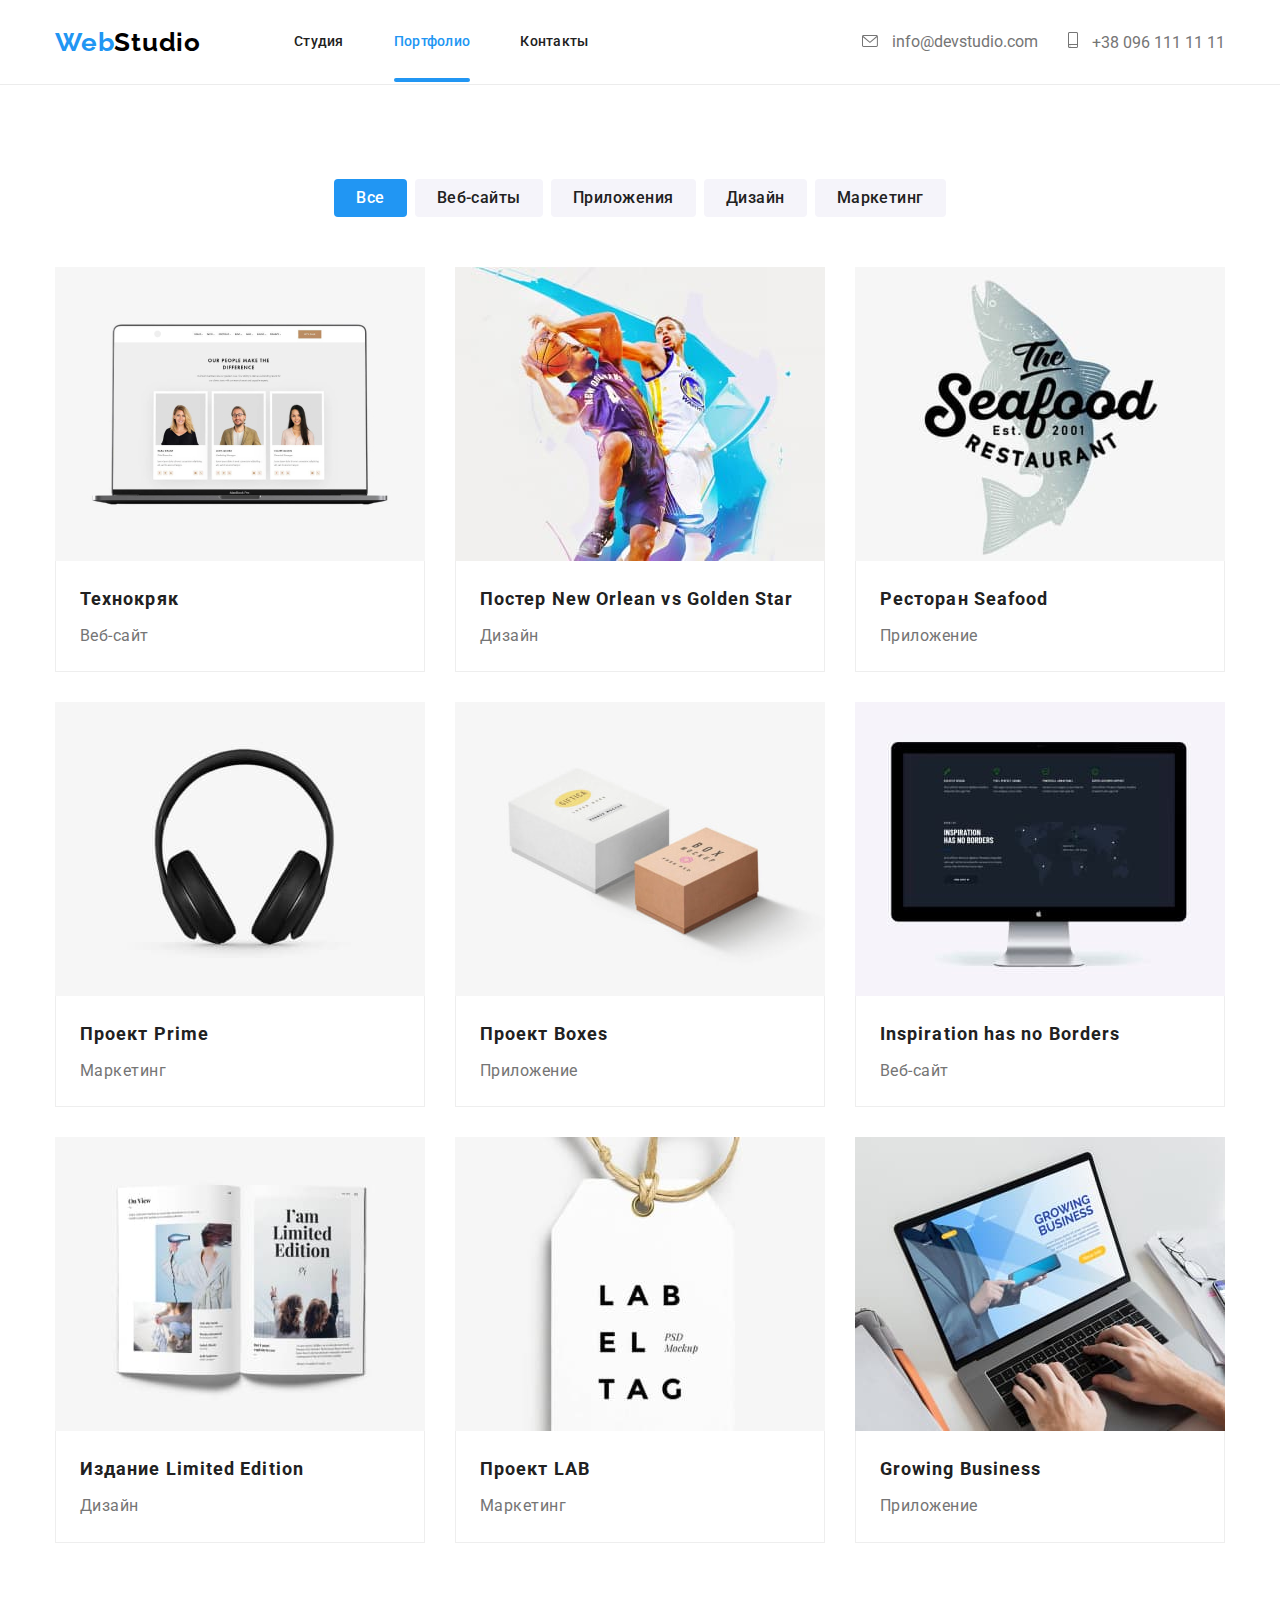
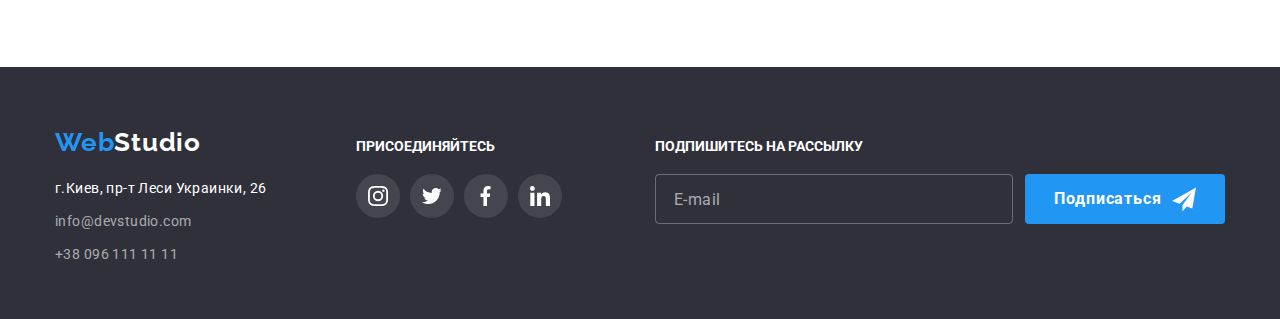
==== portfolio.html @ d9062cf1 "розмітка і оформлення форм" ====
<!DOCTYPE html>
<html lang="ru">

<head>
    <meta charset="UTF-8">
    <meta http-equiv="X-UA-Compatible" content="IE=edge">
    <meta name="viewport" content="width=device-width, initial-scale=1.0">
    <title>Document</title>
    <link rel="preconnect" href="https://fonts.googleapis.com">
    <link rel="preconnect" href="https://fonts.gstatic.com" crossorigin>
    <link
        href="https://fonts.googleapis.com/css2?family=Raleway:wght@700&family=Roboto:wght@400;500;700;900&display=swap"
        rel="stylesheet">
    <link rel="stylesheet" href="index.html">
    <link href="https://cdnjs.cloudflare.com/ajax/libs/modern-normalize/1.1.0/modern-normalize.min.css"
        rel="stylesheet">
    <link rel="stylesheet" href="css/style.css">
</head>

<body>
    <!--Logo-->
    <header class="header">
        <div class="container main-nav">
            <a href="" class="logo" lang="en"><span class="accent">Web</span>Studio</a>
            <nav class="navigation">
                <ul class="navigation-items list">
                    <li class="navigation-item"><a class="navigation-link link" href="index.html">Студия</a></li>
                    <li class="navigation-item"><a class="navigation-link link current"
                            href="portfolio.html">Портфолио</a></li>
                    <li class="navigation-item"><a class="navigation-link link" href="#contacts">Контакты</a></li>
                </ul>
            </nav>
            <ul class="header-contacts list">
                <li class="header-contact-item">
                    <a class="header-contact-link link" href="mailto:info@devstudio.com">
                        <svg class="header-contact-icon" width="16" height="12">
                            <use href="./images/icons.svg#envelope"></use>
                        </svg>
                        info@devstudio.com
                    </a>
                </li>
                <li class="header-contact-item">
                    <a class="header-contact-link link" href="tel:+380961111111">
                        <svg class="header-contact-icon" width="10" height="16">
                            <use href="./images/icons.svg#smartphone"></use>
                        </svg>
                        +38 096 111 11 11
                    </a>
                </li>
            </ul>
        </div>
    </header>
    <main class="main-portfolio">
        <!--Portfolio page-->
        <section class="section portfolio">
            <div class="container">
                <h1 class="portfolio-title" lang="en">Portfolio</h1>
                <ul class="filters list">
                    <li class="portfolio-button-item"><button type="button" class="portfolio-button active">Все</button>
                    </li>
                    <li class="portfolio-button-item"><button type="button" class="portfolio-button">Веб-сайты</button>
                    </li>
                    <li class="portfolio-button-item"><button type="button" class="portfolio-button">Приложения</button>
                    </li>
                    <li class="portfolio-button-item"><button type="button" class="portfolio-button">Дизайн</button>
                    </li>
                    <li class="portfolio-button-item"><button type="button" class="portfolio-button">Маркетинг</button>
                    </li>
                </ul>
                <ul class="project-items list">
                    <li class="project-item">
                        <a href="" class="project-item-link link">
                            <div class="project-description-cover">
                                <img src="./images/Portfolio/technocrak.jpg" alt="Специалисты на мониторе" width="370"
                                    height="297">
                                <p class="description-text-cover">Ресурс предлагает комплексные предложения с разным
                                    уровнем функционала и сервисов. Все это позволит посетителю получить
                                    исчерпывающие сведения о компании или частном лице.</p>
                            </div>
                            <div class="project-description">
                                <h2 class="project-title">Технокряк</h2>
                                <p class="project-text">Веб-сайт</p>
                            </div>
                        </a>
                    </li>
                    <li class="project-item">
                        <a href="" class="project-item-link link">
                            <div class="project-description-cover">
                                <img src="./images/Portfolio/poster.jpg" alt="Спортсмены на постере" width="370"
                                    height="297">
                                <p class="description-text-cover">Ресурс предлагает комплексные предложения с разным
                                    уровнем функционала и сервисов. Все это позволит посетителю получить
                                    исчерпывающие сведения о компании или частном лице.</p>
                            </div>
                            <div class="project-description">
                                <h2 class="project-title">Постер New Orlean vs Golden Star</h2>
                                <p class="project-text">Дизайн</p>
                            </div>
                        </a>
                    </li>
                    <li class="project-item">
                        <a href="" class="project-item-link link">
                            <div class="project-description-cover">
                                <img src="./images/Portfolio/restaurant.jpg" alt="Логотип Seafood" width="370"
                                    height="297">
                                <p class="description-text-cover">Ресурс предлагает комплексные предложения с разным
                                    уровнем функционала и сервисов. Все это позволит посетителю получить
                                    исчерпывающие сведения о компании или частном лице.</p>
                            </div>
                            <div class="project-description">
                                <h2 class="project-title">Ресторан Seafood</h2>
                                <p class="project-text">Приложение</p>
                            </div>
                        </a>
                    </li>
                    <li class="project-item">
                        <a href="" class="project-item-link link">
                            <div class="project-description-cover">
                                <img src="./images/Portfolio/project-prime.jpg" alt="Наушники" width="370" height="297">
                                <p class="description-text-cover">Ресурс предлагает комплексные предложения с разным
                                    уровнем функционала и сервисов. Все это позволит посетителю получить
                                    исчерпывающие сведения о компании или частном лице.</p>
                            </div>
                            <div class="project-description">
                                <h2 class="project-title">Проект Prime</h2>
                                <p class="project-text">Маркетинг</p>
                            </div>
                        </a>
                    </li>
                    <li class="project-item">
                        <a href="" class="project-item-link link">
                            <div class="project-description-cover">
                                <img src="./images/Portfolio/project-boxes.jpg" alt="Картонные коробки" width="370"
                                    height="297">
                                <p class="description-text-cover">Ресурс предлагает комплексные предложения с разным
                                    уровнем функционала и сервисов. Все это позволит посетителю получить
                                    исчерпывающие сведения о компании или частном лице.</p>
                            </div>
                            <div class="project-description">
                                <h2 class="project-title">Проект Boxes</h2>
                                <p class="project-text">Приложение</p>
                            </div>
                        </a>
                    </li>
                    <li class="project-item">
                        <a href="" class="project-item-link link">
                            <div class="project-description-cover">
                                <img src="./images/Portfolio/inspiration.jpg" alt="Веб-сайт на мониторе" width="370"
                                    height="297">
                                <p class="description-text-cover">Ресурс предлагает комплексные предложения с разным
                                    уровнем функционала и сервисов. Все это позволит посетителю получить
                                    исчерпывающие сведения о компании или частном лице.</p>
                            </div>
                            <div class="project-description">
                                <h2 class="project-title" lang="en">Inspiration has no Borders</h2>
                                <p class="project-text">Веб-сайт</p>
                            </div>
                        </a>
                    </li>
                    <li class="project-item">
                        <a href="" class="project-item-link link">
                            <div class="project-description-cover">
                                <img src="./images/Portfolio/edition.jpg" alt="Открытая книга" width="370" height="297">
                                <p class="description-text-cover">Ресурс предлагает комплексные предложения с разным
                                    уровнем функционала и сервисов. Все это позволит посетителю получить
                                    исчерпывающие сведения о компании или частном лице.</p>
                            </div>
                            <div class="project-description">
                                <h2 class="project-title">Издание Limited Edition</h2>
                                <p class="project-text">Дизайн</p>
                            </div>
                        </a>
                    </li>
                    <li class="project-item">
                        <a href="" class="project-item-link link">
                            <div class="project-description-cover">
                                <img src="./images/Portfolio/project-lab.jpg" alt="Бирка" width="370" height="297">
                                <p class="description-text-cover">Ресурс предлагает комплексные предложения с разным
                                    уровнем функционала и сервисов. Все это позволит посетителю получить
                                    исчерпывающие сведения о компании или частном лице.</p>
                            </div>
                            <div class="project-description">
                                <h2 class="project-title">Проект LAB</h2>
                                <p class="project-text">Маркетинг</p>
                            </div>
                        </a>
                    </li>
                    <li class="project-item">
                        <a href="" class="project-item-link link">
                            <div class="project-description-cover">
                                <img src="./images/Portfolio/business.jpg" alt="бизнес приложение на ноутбуке"
                                    width="370" height="297">
                                <p class="description-text-cover">Ресурс предлагает комплексные предложения с разным
                                    уровнем функционала и сервисов. Все это позволит посетителю получить
                                    исчерпывающие сведения о компании или частном лице.</p>
                            </div>
                            <div class="project-description">
                                <h2 class="project-title" lang="en">Growing Business</h2>
                                <p class="project-text">Приложение</p>
                            </div>
                        </a>
                    </li>
                </ul>
            </div>
        </section>
    </main>
    <!--Footer-->
    <footer id="contacts" class="contacts">
        <div class="container">
            <ul class="footer-contact-list list">
                <li class="footer-contact-item">
                    <a href="" class="logo" lang="en"><span class="accent">Web</span>Studio</a>
                    <address class="address">
                        <a href="" class="address-link map">г.Киев, пр-т Леси Украинки, 26</a>
                        <a href="mailto:info@devstudio.com" class="address-link">info@devstudio.com</a>
                        <a href="tel:+380961111111" class="address-link">+38 096 111 11 11</a>
                    </address>
                </li>
                <li class="footer-contact-item">
                    <h3 class="social-title">Присоединяйтесь</h3>
                    <ul class="social-list list">
                        <li class="social-item"><a href="" target="_blank" rel="noreferrer noopener"
                                class="footer-icon-link link">
                                <svg class="footer-social-icon" width="20px" height="20px">
                                    <use href="./images/icons.svg#instagram"></use>
                                </svg></a>
                        </li>
                        <li class="social-item"><a href="" target="_blank" rel="noreferrer noopener"
                                class="footer-icon-link link">
                                <svg class="footer-social-icon" width="20px" height="20px">
                                    <use href="./images/icons.svg#twitter"></use>
                                </svg></a>
                        </li>
                        <li class="social-item"><a href="" target="_blank" rel="noreferrer noopener"
                                class="footer-icon-link link">
                                <svg class="footer-social-icon" width="20px" height="20px">
                                    <use href="./images/icons.svg#facebook"></use>
                                </svg></a>
                        </li>
                        <li class="social-item"><a href="" target="_blank" rel="noreferrer noopener"
                                class="footer-icon-link link">
                                <svg class="footer-social-icon" width="20px" height="20px">
                                    <use href="./images/icons.svg#linkedin"></use>
                                </svg></a>
                        </li>
                    </ul>
                </li>
                <li class="footer-contact-item">
                    <div class="footer-subscription">
                        <h3 class="social-title">Подпишитесь на рассылку</h3>
                        <div class="footer-subscription-blank">
                            <form class="footer-form">
                                <input type="email" class="input-footer" placeholder="E-mail">
                            </form>
                            <button type="submit" class="footer-button-submit">Подписаться
                                <svg class="icon-footer-submit" width="24" height="24">
                                    <use href="./images/icons.svg#send"></use>
                                </svg>
                            </button>
                        </div>
                    </div>
                </li>
            </ul>
        </div>
    </footer>
</body>

</html>
---- css/style.css ----
:root {
  --primery-text-color: #757575;
  --secondary-text-color: #ffffff;
  --primery-bg-color: #ffffff;
  --accent-color: #2196f3;
  --primery-btn-color: #F5F4FA;
  --accent-btn-color: #2196f3;
  --text-color: #212121;
  --tr-duration: 250ms;
  --tr-timing-function: cubic-bezier(0.4, 0, 0.2, 1);
  }
body {
  background-color: var(--primery-bg-color);
  color: var(--primery-text-color);
  font-family: "Roboto", sans-serif;
}
.container {
  width: 1200px;
  padding-left: 15px;
  padding-right: 15px;
  margin: 0 auto;
}
/* Logo */
.logo {
  font-family: "Raleway", sans-serif;
  font-weight: 700;
  font-size: 26px;
  line-height: 1.19;
  color: #000000;
  letter-spacing: 0.03em;
  text-decoration: none;
}
.accent {
  color: var(--accent-color);
}
.list {
  padding: 0;
  margin: 0;
  list-style: none;
}
.link {
  display: block;
  padding: 0;
  text-decoration: none;
  color: var(--primery-text-color);
}
/* Navigation */
nav.navigation {
  margin-left: 93px;
}
.navigation-link, 
.header-contact-link {
  padding-top: 32px;
  padding-bottom: 32px;  
}
.navigation-link {
  position: relative;
}
.current::after {
  content: '';
  position: absolute;
  display: block;
  width: 100%;
  height: 4px;
  left: 0;
  bottom: 0;
  border-radius: 2px;
  background-color: var(--accent-color);
}
.navigation-item:not(:last-child) {
  margin-right: 50px;
}
.main-nav {
  display: flex;
  align-items: center;
}
.navigation-items .link {
  color: var(--text-color);
}
header.header {
  border-bottom: 1px solid #ECECEC;
}
.header-contacts {
  margin-left: auto;
}
.navigation-link,
.header-contacts-link {
  font-weight: 500;
  font-size: 14px;
  line-height: 1.14;
  letter-spacing: 0.02em;
}
.header-contact-item:not(:last-child) {
  margin-right: 30px;
}
.header-contact-icon {
  margin-right: 10px;
  fill: currentColor;
}
.navigation-link,
.header-contact-link {
  transition: color var(--tr-duration) var(--tr-timing-function);
}
.navigation-link:hover,
.navigation-link:focus,
.header-contact-link:hover,
.header-contact-link:focus{
  color: var(--accent-color);
}
.navigation-link:hover .link,
.navigation-link:focus .link,
.header-contact-link:hover .link,
.header-contact-link:focus .link {
  color: currentColor;
}
/* Hero */
.overlay {
  max-width: 1600px;
  min-height: 600px;
  margin-left: auto;
  margin-right: auto;
  background-image: linear-gradient(
    to right,
    rgba(0, 0, 0, 0.4),
    rgba(47, 48, 58, 0.4)),
    url(../images/hero.jpg);
  background-size:cover;
  background-repeat: no-repeat;
  background-position: center;
}
.hero-title,
.portfolio-title {
  margin: 0 auto;
  margin-bottom: 30px;
  width: 696px;
  height: 120px;
  font-weight: 900;
  font-size: 44px;
  line-height: 1.36;
  letter-spacing: 0.06em;
  text-align: center;
  text-transform: uppercase;
  color: var(--secondary-text-color);
}
.hero-button {
  display: block;
  margin: 0 auto;
  border-radius: 4px;
  padding: 10px 32px;
  border: none;
  cursor: pointer;
  font-weight: 700;
  font-size: 16px;
  line-height: 1.88;
  letter-spacing: 0.06em;
  color: #ffffff;
  background-color: var(--accent-btn-color);
}
.backdrop {
  position: fixed;
  top: 0;
  width: 100%;
  height: 100%;
  background:  rgba(0, 0, 0, 0.2);
  transition: opasity 250ms, visibility 1500ms;
}
.modal {
  position: absolute;
  top: 50%;
  left: 50%;
  width: 528px;
  height: 581px;
  border-radius: 4px;
  background: rgba(255, 255, 255, 1);
  box-shadow: 0px 1px 3px rgba(0, 0, 0, 0.12), 0px 1px 1px rgba(0, 0, 0, 0.14), 0px 2px 1px rgba(0, 0, 0, 0.2);
  transform: translate(-50%, -50%) scale(1);
  transition: transform 1500ms;
}
.backdrop.is-hidden .modal {
  opacity: 1;
  transform: translate(100%, 100%) scale(0) rotate(180deg); 
  transition: transform 1500ms;
}
.button-close {
  position: absolute;
  top: 8px;
  right: 8px;
  width: 30px;
  height: 30px;
  background-color: transparent ;
  border: 1px solid rgba(0, 0, 0, 0.1);
  border-radius: 50%;
  cursor: pointer;
  transition: fill var(--tr-duration) var(--tr-timing-function);
}
.icon-button-close {
  fill:#000000;
  transition: fill var(--tr-duration) var(--tr-timing-function);
}
.button-close:hover .icon-button-close {
  fill: var(--accent-color);
}
.is-hidden {
  opacity: 1;
  pointer-events: none;
  visibility: hidden;
}
/* Studio */
.section {
  padding-top: 94px;
  padding-bottom: 94px;
}
.section:nth-child(3) {
  padding-top: 0;
}
.main-studio .section:first-child {
  padding: 200px 0;
}
.studio-items,
.studio-icon,
.perfomence-items,
.navigation-items,
.header-contacts,
.team-items,
.team-icon-link,
.client-list,
.client-icon-link,
.social-list,
.footer-icon-link,
.filters {
  display: flex;
  justify-content: center;
  align-items: center;
}
.studio-item {
  margin-right: 30px;
  width: 270px;
}
.studio-item:last-child {
margin-right: 0;
}
.studio-text {
  margin: 0;
  font-size: 14px;
  line-height: 1.71;
  letter-spacing: 0.03em;
}
.studio-title,
.social-title,
.perfomence-title {
  padding: 0;
  margin: 0;
  font-weight: 700;
  font-size: 14px;
  line-height: 1.14;
  text-transform: uppercase;
}
.studio-title {
  margin-bottom: 10px;
  color: var(--text-color);
}
.social-title {
  margin-bottom: 20px;
  color: var(--secondary-text-color);
}
.studio-headline,
.perfomence-headline,
.team-headline,
.clients-headline {
  padding: 0;
  margin: 0;
  margin-bottom: 50px;
  font-weight: 700;
  font-size: 36px;
  line-height: 1.17;
  text-align: center;
  color: var(--text-color);
}
.studio-icon {
  margin-bottom: 30px;
  width: 270px;
  height: 120px;
  background-color: #F5F4FA;
}
.studio-headline {
  display: none;
  color: var(--primery-bg-color);
}
.perfomence-item {
  position: relative;
  margin-right: 30px;
  width: 370px;
}
.perfomence-action {
  position: absolute;
  bottom: 0;
  left: 0;
  right: 0;
  background: rgba(47, 48, 58, 0.8);;
}
.perfomence-title {
  margin: 27px auto;
  text-align: center;
  color: var(--secondary-text-color);
}
.perfomence-item:nth-child(3n) {
  margin-right: 0;
}
/* Team */
.team {
  background-color: #F5F4FA;
}
.team-item {
  margin-right: 30px;
  background-color: #ffffff;
  box-shadow: 0px 1px 3px rgba(0, 0, 0, 0.12), 0px 1px 1px rgba(0, 0, 0, 0.14), 0px 2px 1px rgba(0, 0, 0, 0.2);
  border-radius: 0px 0px 4px 4px;
}
.team-item:last-child {
  margin-right: 0;
}
.team-member {
  margin: 0;
  margin-bottom: 10px;
  font-weight: 500;
  font-size: 16px;
  line-height: 1.19;
  letter-spacing: 0.03em;
  text-align: center;
  color: var(--text-color);
}
.team-position {
  margin: 0;
  font-size: 16px;
  line-height: 1.19;
  letter-spacing: 0.03em;
  text-align: center;
}
.team-wrapper {
  padding: 30px 0;
}
.team-social-list {
  display: flex;
  justify-items: center;
  margin-top: 16px;
  margin-right: 32px;
  margin-left: 32px;
}
.team-social-item,
.social-item {
  margin-right: 10px;
}
.team-social-item:last-child,
.social-item:last-child {
  margin-right: 0;
}
.team-icon-link,
.footer-icon-link {
  border: none;
  border-radius: 50%;
  background-size: contain;
  background-position: center;
  width: 44px;
  height: 44px;
}
.team-social-icon {
  fill: #afb1b8;
}
.team-icon-link {
  transition: background var(--tr-duration) var(--tr-timing-function);
}
.team-icon-link:hover,
.team-icon-link:focus {
  background: var(--accent-color);
}
.team-icon-link:hover .team-social-icon,
.team-icon-link:focus .team-social-icon {
  fill: #ffffff;  
}
.client-item {
  margin-right: 30px;
}
.client-item:last-child {
  margin-right: 0;
}
.client-icon-link {
  width: 170px;
  height: 92px;
  background-position: center;
  background-size: contain;
  border: 1px solid #AFB1B8;
  border-radius: 4px;
  fill: #afb1b8;
}
.client-icon-link {
transition: fill var(--tr-duration) var(--tr-timing-function), border var(--tr-duration) var(--tr-timing-function);
}
.client-icon-link:hover,
.client-icon-link:focus {
  fill: var(--accent-color);
  border: 1px solid var(--accent-color)
}
/* Footer */
.contacts {
  height: 252px;
  padding-top: 60px;
  padding-bottom: 60px;
  background-color: #2f303a;
  color: var(--secondary-text-color);
}
.contacts .logo {
  display:inline-block;
  margin-bottom: 20px;
  color: var(--secondary-text-color);
}
.address {
  display: flex;
  flex-direction: column;
  width: 231px;
  font-style: normal;
  font-weight: 400;
  font-size: 14px;
  line-height: 1.71;
  letter-spacing: 0.03em;
}
a.map {
  color: var(--secondary-text-color);
}
a.address-link {
  font-weight: 400;
  font-size: 14px;
  line-height: 1.71;
  letter-spacing: 0.03em;
  text-decoration: none;
}
a.address-link:nth-child(n+2){
  padding-top: 9px;
}
.address-link {
  color: rgba(255, 255, 255, 0.6);
}
.footer-contact-list {
  margin: 0;
  padding: 0;
  display: flex;
}
.footer-social-icon {
  fill: #ffffff;
}
.footer-icon-link {
  background: rgba(255, 255, 255, 0.1);
  transition: background var(--tr-duration) var(--tr-timing-function);
}
.footer-icon-link:hover,
.footer-icon-link:focus {
  background: var(--accent-color);
}
.footer-contact-item{
  margin-right: 70px;
}
.footer-contact-item:nth-child(2){
  margin-top: 12px;
  margin-right: 93px;
  padding: 0;
}
.footer-contact-item:nth-child(3) {
  margin-top: 12px;
  margin-right: 0;
  padding: 0;
}
.footer-subscription-blank {
  display: flex;
  justify-content: space-between;
}
.input-footer {
  width: 358px;
  height: 50px;
  border: 1px solid rgba(255, 255, 255, 0.3);
  border-radius: 4px;
  background-color: transparent;
  cursor: pointer;
}
.input-footer::placeholder {
  display: flex;
  padding-left: 16px;
  width: 100%;
  font-size: 16px;
  line-height: 1.25;
  letter-spacing: 0.03em;
  color: rgba(255, 255, 255, 0.6);
}
.footer-button-submit {
  display: flex;
  justify-content: center;
  align-items: center;
  margin-left: 12px;
  padding: 0;
  width: 200px;
  height: 50px;
  font-weight: 700;
  font-size: 16px;
  line-height: 1.88;
  letter-spacing: 0.06em;
  color: #FFFFFF;
  border: none;
  border-radius: 4px;
  background-color: var(--accent-btn-color);
  cursor: pointer;
}
.icon-footer-submit {
  margin-left: 10px;
  height: 50%;
  fill: #ffffff;
}
/* Portfolio page*/
.portfolio-title {
  display: none;
  font-size: 16px;
  line-height: 1.87;
  letter-spacing: 0.03em;
}
.portfolio-button {
  display: flex;
  border-radius: 4px;
  padding: 6px 22px;
  margin-bottom: 50px;
  border: none;
  cursor: pointer;
  background-color: var(--primery-btn-color);
  font-weight: 500;
  font-size: 16px;
  line-height: 1.62;
  text-align: center;
  letter-spacing: 0.03em;
  color: var(--text-color);
  transition: background-color var(--tr-duration) var(--tr-timing-function), color var(--tr-duration) var(--tr-timing-function), box-shadow var(--tr-duration) var(--tr-timing-function);
}
.portfolio-button-item:not(:last-child){
margin-right: 8px;
}
.active {
background-color: var(--accent-btn-color);
color: var(--secondary-text-color)
}
.portfolio-button:hover,
.portfolio-button:focus {
  background-color: var(--accent-btn-color);
  color: #ffffff;
  box-shadow: 0px 3px 1px rgba(0, 0, 0, 0.1), 0px 1px 2px rgba(0, 0, 0, 0.08), 0px 2px 2px rgba(0, 0, 0, 0.12);
}
/* Projects */
.project-items {
  display: flex;
  flex-wrap: wrap;
}
.project-item-link:hover,
.project-item-link:focus {
  box-shadow: 0px 1px 1px rgba(0, 0, 0, 0.12), 0px 4px 4px rgba(0, 0, 0, 0.06), 1px 4px 6px rgba(0, 0, 0, 0.16);
}
.project-item {
  width: 370px;
  margin-right: 30px;
  margin-bottom: 30px;
  transition: box-shadow var(--tr-duration) var(--tr-timing-function);
}
.project-item:nth-child(3n) {
  margin-right: 0;
}
img {
  display: block;
  max-width: 100%;
  height: auto;
}
.project-description {
  padding: 20px 24px;
  border: 1px solid #EEEEEE;
  border-top: none;
}
.project-description-cover {
  position: relative;
  overflow: hidden;
}
.description-text-cover {
  position: absolute;
  padding: 63px 24px;
  top: 0;
  left:0;
  width: 100%;
  height: 100%;
  margin: 0;
  font-size: 18px;
  line-height: 1.56;
  letter-spacing: 0.03em;
  color: var(--secondary-text-color);
  background: rgba(33, 150, 243, 0.9);
  transform: translateY(100%);
  transition: transform var(--tr-duration);
}
.project-item:hover .description-text-cover {
transform: translateY(0);
}
.project-title {
margin-bottom: 4px;
margin-top: 0;
}
.project-text {
  margin: 0;
}
.link .project-title {
  font-weight: 700;
  font-size: 18px;
  line-height: 2;
  letter-spacing: 0.06em;
  color: var(--text-color);
}
.link .project-text {
  font-weight: 400;
  font-size: 16px;
  line-height: 1.88;
  letter-spacing: 0.03em;
  color: var(--primery-text-color);
}
.link.current {
  color: var(--accent-color);
}
/*Modal form*/
.modal-request {
  margin: 40px 0 10px;
  font-weight: 700;
  font-size: 20px;
  line-height: 1.15;
  letter-spacing: 0.03em;
  text-align: center;
  color: var(--text-color);
}
.form-modal {
  margin: 0 40px;
  height: 344px;
  width: 448px;
  
}
.label-modal {
display: block;
margin-bottom: 4px;
font-size: 12px;
line-height: 1.17;
letter-spacing: 0.01em;
color: var(--primery-text-color);
}
.input-modal {
  padding-left: 30px;
  width: 100%;
  height: 40px;
  font-size: 12px;
  line-height: 1.17;
  letter-spacing: 0.01em;
  background-color: transparent;
  border: 1px solid rgba(33, 33, 33, 0.2);
  border-radius: 4px;
  outline:none;
  cursor: pointer;
  transition: border-color var(--tr-duration) var(--tr-timing-function);
}
.input-modal:focus {
  border-color: var(--accent-color);
}
.input-modal:focus + .icon-modal-date {
  fill: var(--accent-color);
  }
.modal-date {
  margin-bottom: 10px;
}
.modal-date:nth-child(4) {
  margin-bottom: 0;
}
.texteria-coment {
  width: 100%;
  height: 120px;
  padding: 12px 16px;
  border: 1px solid rgba(33, 33, 33, 0.2);
  border-radius: 4px;
  outline: none;
  cursor: pointer;
  transition: border-color var(--tr-duration) var(--tr-timing-function);
}
.texteria-coment:focus {
  border-color: var(--accent-color);
  }
.input-modal::placeholder,
.texteria-coment::placeholder {
  width: 100%;
  font-size: 12px;
  line-height: 1.17;
  letter-spacing: 0.01em;
  color: rgba(117, 117, 117, 0.5);
}
.icon-modal-date {
  position: absolute;
  left: 8px;
  top: 50%;
  transform: translateY(-50%);
  fill:#212121;
  transition: fill var(--tr-duration) var(--tr-timing-function);
}
.input-wrap {
  position: relative;
}
.modal-checkbox {
  display: block;
  align-items: center;
  margin: 20px auto 30px;
  width: 425px;
  height: 24px;
}
.label-checkbox {
  position: relative;
  display: inline-block;
  text-align: center;
  margin: 0;
  padding-left: 24px;
  font-size: 14px;
  line-height: 1.71;
  letter-spacing: 0.03em;
  color: var(--primery-text-color);
  cursor: pointer;
}
.input-checkbox {
  display: none;
}
.input-checkbox:checked + .label-checkbox .icon-modal-check {
  background: var(--accent-color);
  border-color: var(--accent-color);
  fill: var(--secondary-text-color);
}
.icon-modal-check {
  position: absolute;
  left: 0;
  top: 4px;
  width: 16px;
  height: 15px;
  border: 1px solid #000000;
  border-radius: 3px;
  fill: transparent;
}
.contract-policy {
  text-decoration: underline;
  color: var(--accent-color);
}
.button-submit {
  display: block;
  align-items: center;
  text-align: center;
  margin: 0 auto 40px;
  padding: 0;
  width: 200px;
  height: 50px;
  font-weight: 700;
  font-size: 16px;
  line-height: 1.88;
  letter-spacing: 0.06em;
  border-color: var(--accent-btn-color);
  border-radius: 4px;
  align-content: center;
  background-color: var(--accent-btn-color);
  color: var(--secondary-text-color);
  cursor: pointer;
}
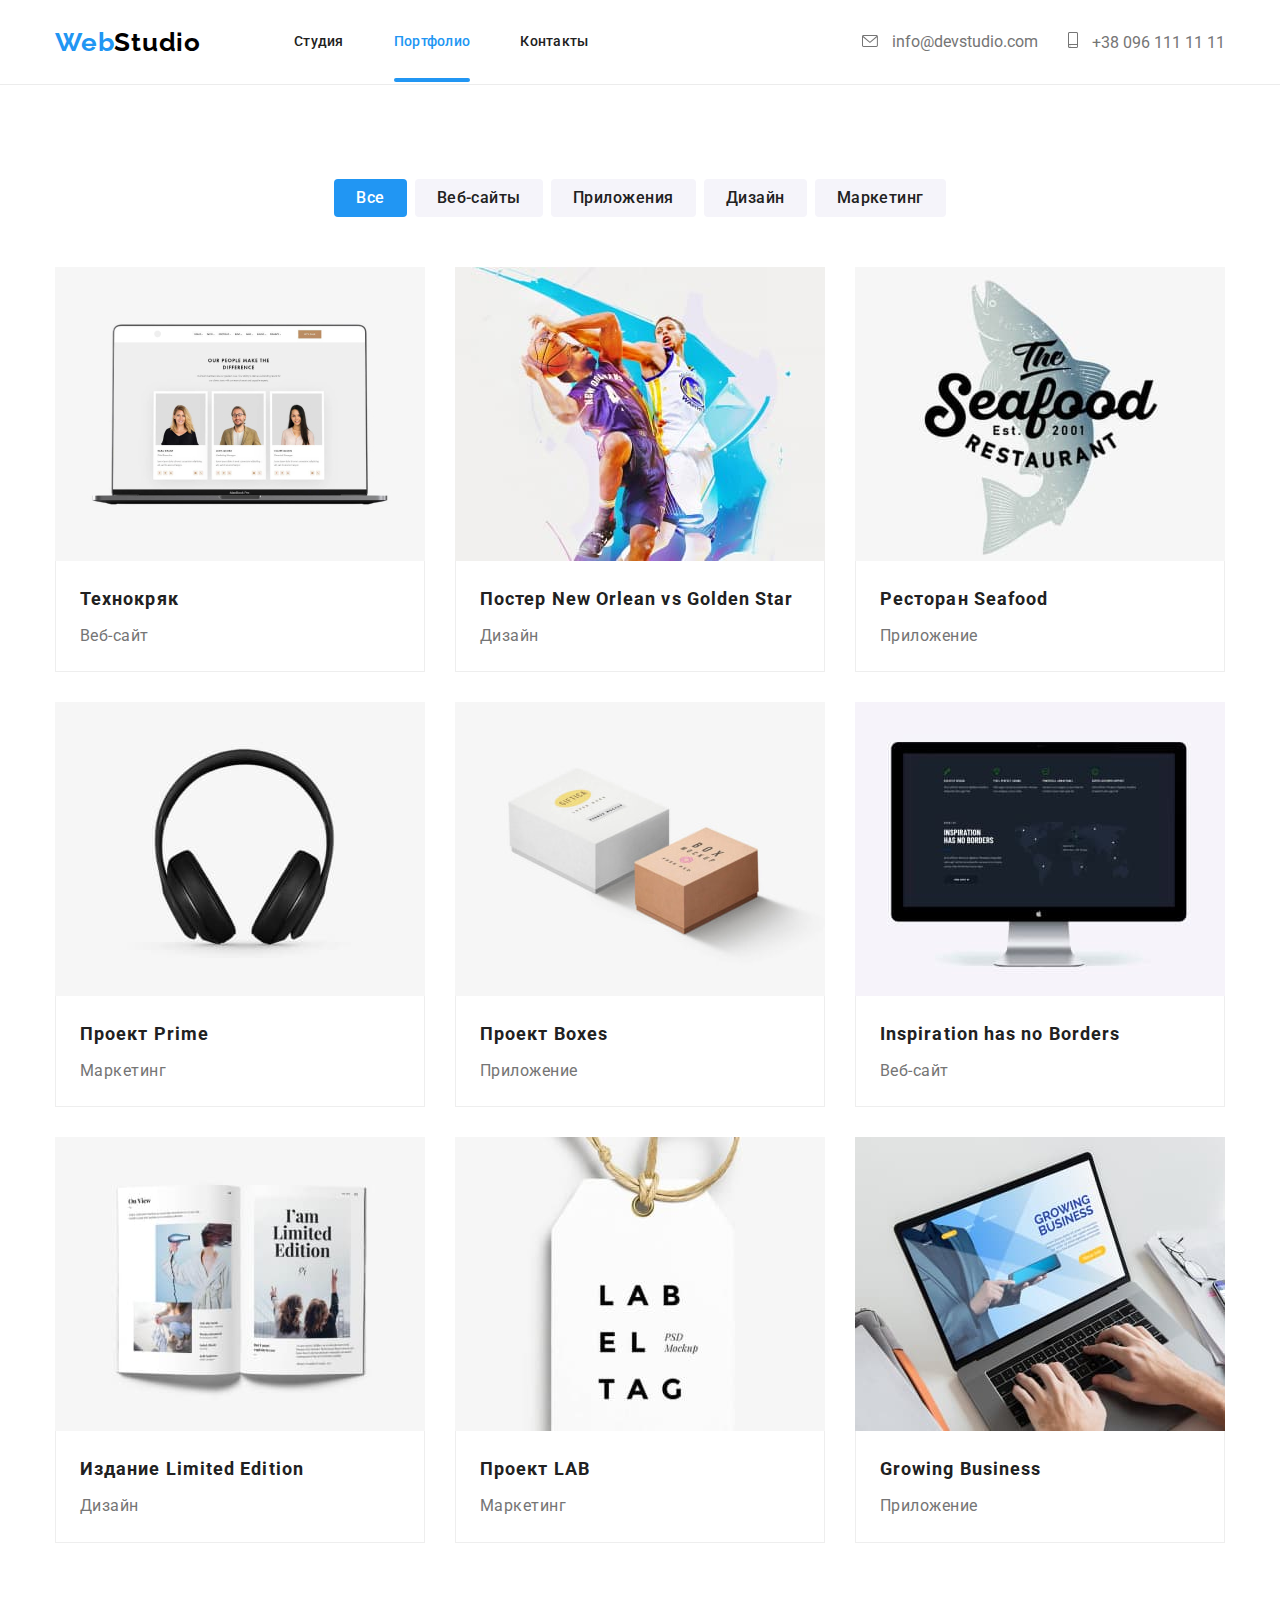
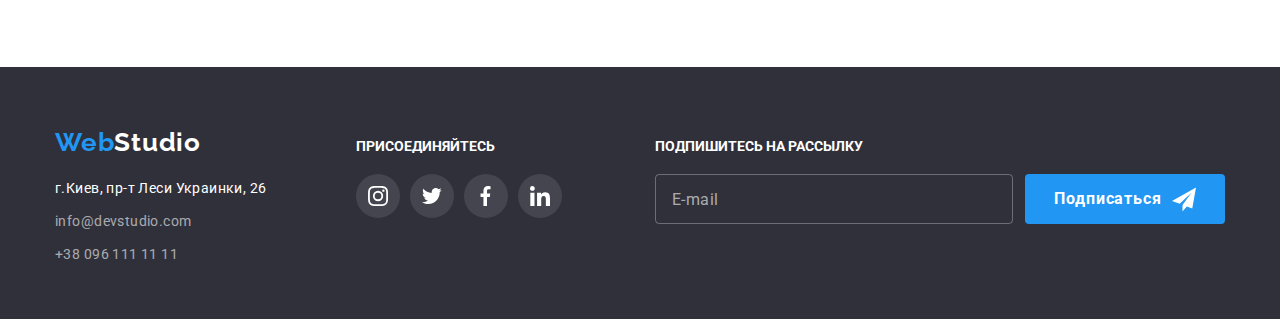
==== commit bce21c8c: "робота над помилками" ====
--- a/portfolio.html
+++ b/portfolio.html
@@ -247,17 +247,15 @@
                 </li>
                 <li class="footer-contact-item">
                     <div class="footer-subscription">
-                        <h3 class="social-title">Подпишитесь на рассылку</h3>
-                        <div class="footer-subscription-blank">
-                            <form class="footer-form">
-                                <input type="email" class="input-footer" placeholder="E-mail">
-                            </form>
+                        <h2 class="social-title">Подпишитесь на рассылку</h2>
+                        <form class="footer-form">
+                            <input type="email" class="input-footer" placeholder="E-mail">
                             <button type="submit" class="footer-button-submit">Подписаться
                                 <svg class="icon-footer-submit" width="24" height="24">
                                     <use href="./images/icons.svg#send"></use>
                                 </svg>
                             </button>
-                        </div>
+                        </form>
                     </div>
                 </li>
             </ul>
--- a/css/style.css
+++ b/css/style.css
@@ -168,8 +168,8 @@
   position: absolute;
   top: 50%;
   left: 50%;
+  padding: 40px;
   width: 528px;
-  height: 581px;
   border-radius: 4px;
   background: rgba(255, 255, 255, 1);
   box-shadow: 0px 1px 3px rgba(0, 0, 0, 0.12), 0px 1px 1px rgba(0, 0, 0, 0.14), 0px 2px 1px rgba(0, 0, 0, 0.2);
@@ -187,6 +187,7 @@
   right: 8px;
   width: 30px;
   height: 30px;
+  padding: 0;
   background-color: transparent ;
   border: 1px solid rgba(0, 0, 0, 0.1);
   border-radius: 50%;
@@ -440,9 +441,8 @@
   color: rgba(255, 255, 255, 0.6);
 }
 .footer-contact-list {
-  margin: 0;
-  padding: 0;
-  display: flex;
+  display: flex;
+  align-items: baseline;
 }
 .footer-social-icon {
   fill: #ffffff;
@@ -459,30 +459,28 @@
   margin-right: 70px;
 }
 .footer-contact-item:nth-child(2){
-  margin-top: 12px;
   margin-right: 93px;
   padding: 0;
 }
-.footer-contact-item:nth-child(3) {
-  margin-top: 12px;
+.footer-contact-item:last-child {
   margin-right: 0;
-  padding: 0;
-}
-.footer-subscription-blank {
-  display: flex;
-  justify-content: space-between;
+}
+.footer-form {
+  display: flex;
 }
 .input-footer {
+  padding-left: 16px;
   width: 358px;
   height: 50px;
+  color: var(--secondary-text-color);
   border: 1px solid rgba(255, 255, 255, 0.3);
   border-radius: 4px;
   background-color: transparent;
+  outline: transparent;
   cursor: pointer;
 }
 .input-footer::placeholder {
   display: flex;
-  padding-left: 16px;
   width: 100%;
   font-size: 16px;
   line-height: 1.25;
@@ -625,19 +623,14 @@
 }
 /*Modal form*/
 .modal-request {
-  margin: 40px 0 10px;
+  margin-top: 0;
+  margin-bottom: 10px;
   font-weight: 700;
   font-size: 20px;
   line-height: 1.15;
   letter-spacing: 0.03em;
   text-align: center;
   color: var(--text-color);
-}
-.form-modal {
-  margin: 0 40px;
-  height: 344px;
-  width: 448px;
-  
 }
 .label-modal {
 display: block;
@@ -648,10 +641,10 @@
 color: var(--primery-text-color);
 }
 .input-modal {
-  padding-left: 30px;
+  padding-left: 42px;
   width: 100%;
   height: 40px;
-  font-size: 12px;
+  font-size: 16px;
   line-height: 1.17;
   letter-spacing: 0.01em;
   background-color: transparent;
@@ -679,6 +672,7 @@
   padding: 12px 16px;
   border: 1px solid rgba(33, 33, 33, 0.2);
   border-radius: 4px;
+  resize: none;
   outline: none;
   cursor: pointer;
   transition: border-color var(--tr-duration) var(--tr-timing-function);
@@ -696,7 +690,7 @@
 }
 .icon-modal-date {
   position: absolute;
-  left: 8px;
+  left: 12px;
   top: 50%;
   transform: translateY(-50%);
   fill:#212121;
@@ -706,18 +700,13 @@
   position: relative;
 }
 .modal-checkbox {
-  display: block;
+  margin: 0 auto 30px;
+}
+.label-checkbox {
+  display: flex;
   align-items: center;
-  margin: 20px auto 30px;
-  width: 425px;
-  height: 24px;
-}
-.label-checkbox {
-  position: relative;
-  display: inline-block;
+  justify-content: center;
   text-align: center;
-  margin: 0;
-  padding-left: 24px;
   font-size: 14px;
   line-height: 1.71;
   letter-spacing: 0.03em;
@@ -725,7 +714,7 @@
   cursor: pointer;
 }
 .input-checkbox {
-  display: none;
+  visibility: hidden;
 }
 .input-checkbox:checked + .label-checkbox .icon-modal-check {
   background: var(--accent-color);
@@ -733,9 +722,7 @@
   fill: var(--secondary-text-color);
 }
 .icon-modal-check {
-  position: absolute;
-  left: 0;
-  top: 4px;
+  margin-right: 7px;
   width: 16px;
   height: 15px;
   border: 1px solid #000000;
@@ -743,24 +730,22 @@
   fill: transparent;
 }
 .contract-policy {
+  margin-left: 4px;
   text-decoration: underline;
   color: var(--accent-color);
 }
 .button-submit {
   display: block;
-  align-items: center;
-  text-align: center;
-  margin: 0 auto 40px;
-  padding: 0;
+  margin: 0 auto;
+  padding: 10px;
   width: 200px;
-  height: 50px;
   font-weight: 700;
   font-size: 16px;
   line-height: 1.88;
   letter-spacing: 0.06em;
   border-color: var(--accent-btn-color);
-  border-radius: 4px;
-  align-content: center;
+  border: none;
+  border-radius: 4px;
   background-color: var(--accent-btn-color);
   color: var(--secondary-text-color);
   cursor: pointer;
